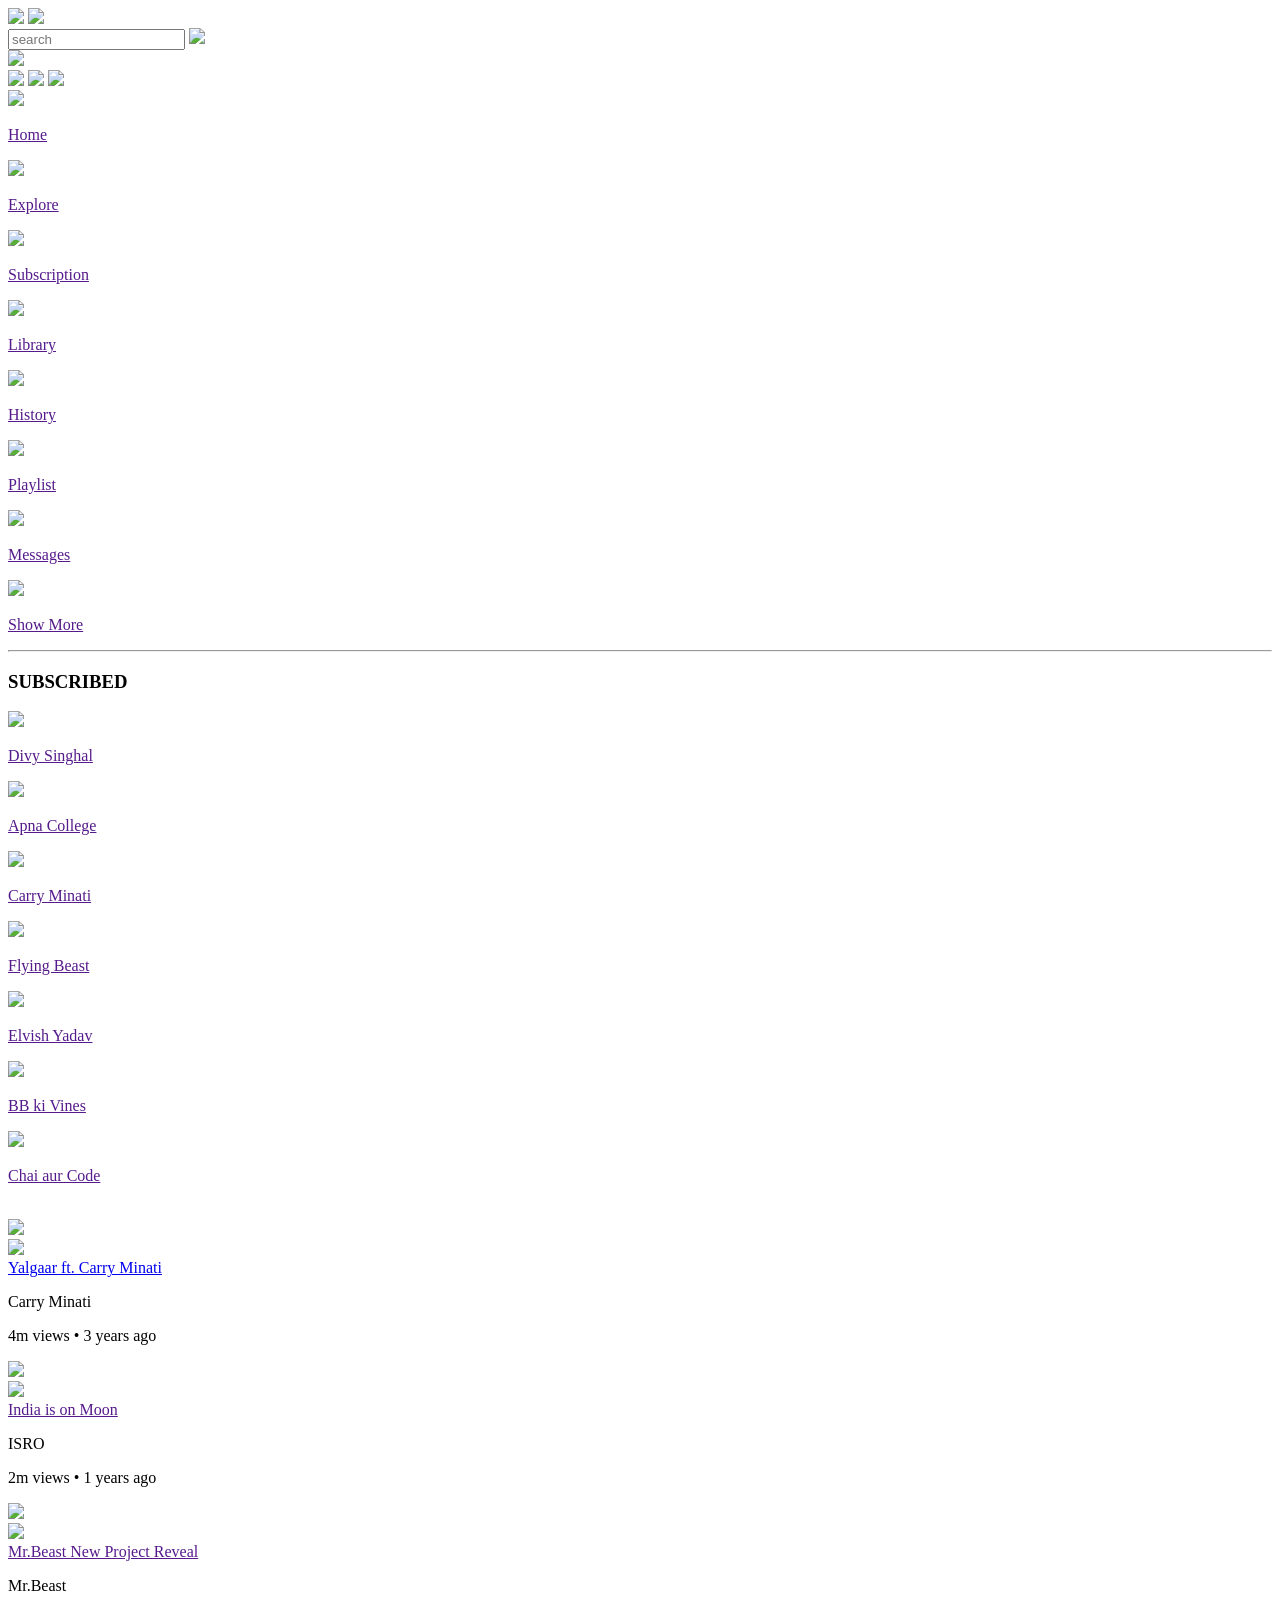
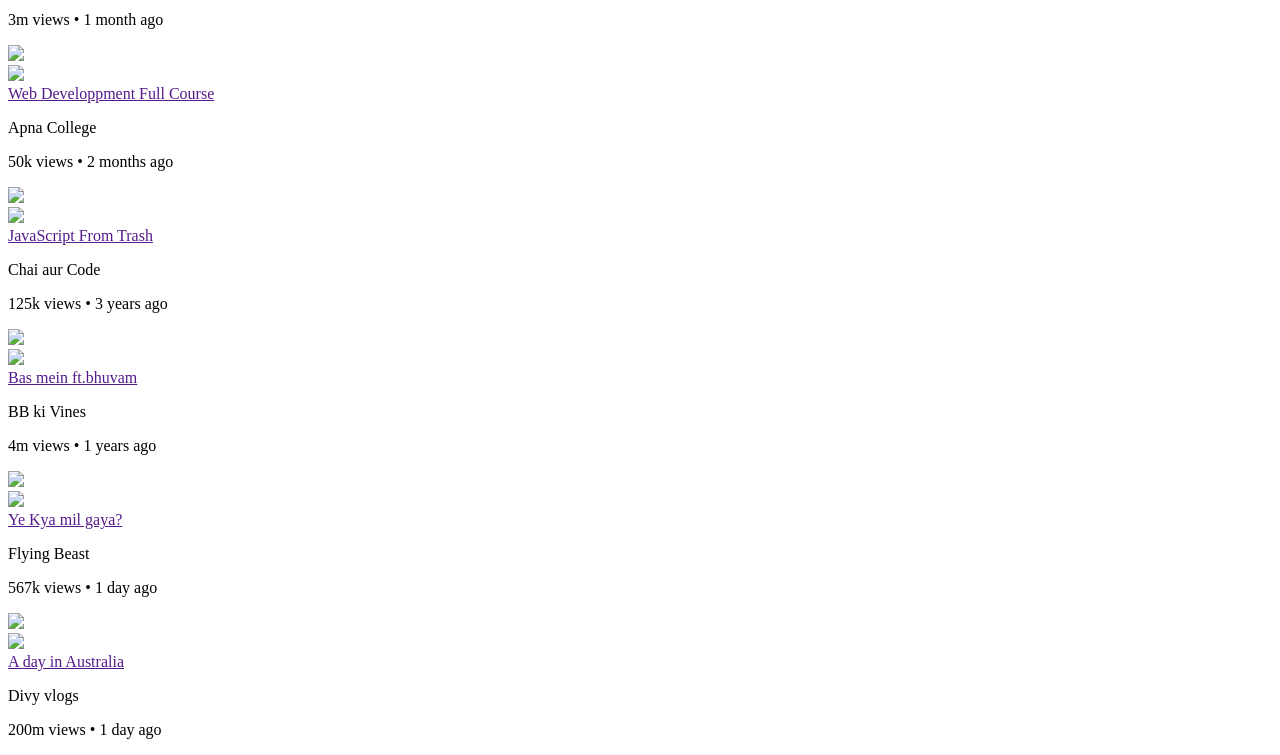
==== index.html @ 09533650 "commit html file" ====
<!DOCTYPE html>
<html lang="en">
<head>
    <meta charset="UTF-8">
    <meta name="viewport" content="width=device-width, initial-scale=1.0">
    <title>YOU TUBE</title>
    <link rel="stylesheet" href="style.css">

</head>
<body>
<nav class="flexdiv">
    <div class="navleft flexdiv">
        <img src="images/menu.png " class="menuicon" >
        <img src="images/yt.png" class="logo" >
    </div>
    <div class="navmiddle flexdiv">
<div class="searchbox flexdiv">
<input type="text" placeholder="search">
<img src="images/search.png">
</div>
<img src="images/voice-search.png" class="micicon">
    </div>
    <div class="navright flexdiv">
        <img src="images/upload.png" >
        <img src="images/notification.png" >
        <img src="images/PXL_20230920_051438788.PORTRAIT (5).jpg" class="usericon" >
    </div>
</nav>
<!-- ------------------Sidebar-------------- -->
    <div class="sidebar">
        <div class="shortcutlinks">
            <a href=""><img src="images/home1.png"><p>Home</p></a>
            <a href=""><img src="images/explore.png"><p>Explore</p></a>
            <a href=""><img src="images/subscriprion.png"><p>Subscription</p></a>
            <a href=""><img src="images/library.png"><p>Library</p></a>
            <a href=""><img src="images/history.png"><p>History</p></a>
            <a href=""><img src="images/playlist.png"><p>Playlist</p></a>
            <a href=""><img src="images/messages.png"><p>Messages</p></a>
            <a href=""><img src="images/show-more.png"><p>Show More</p></a>
            <hr>
        </div>
        <div class="subscibedlist">
            <h3>SUBSCRIBED</h3>
            <a href=""><img src="images/PXL_20230920_051438788.PORTRAIT (5).jpg"><p>Divy Singhal</p></a>
            <a href=""><img src="images/apnacollege.jpeg"><p>Apna College</p></a>
            <a href=""><img src="images/Carry.jpeg"><p>Carry Minati</p></a>
            <a href=""><img src="images/flying.jpeg"><p>Flying Beast</p></a>
            <a href=""><img src="images/elvish.jpeg"><p>Elvish Yadav</p></a>
            <a href=""><img src="images/bb2.jpeg"><p>BB ki Vines</p></a>
            <a href=""><img src="images/chai.jpeg"><p>Chai aur Code</p></a>
 
        </div>
    </div>
    <!-- --------------------main----------- -->
    <div class="container">
        <div class="banner">
            <img src="images/banner.png" alt="">
        </div>
        <div class="listcontainer">
            <div class="vidlist">
                <a href="playvideo.html">                <img src="images/thumb1.jpg" class="thumbnail">
                </a>
                <div class="flexdiv">
                    <img src="images/Carry.jpeg" >
                    <div class="vidinfo">
                        <a href="playvideo.html"> Yalgaar ft. Carry Minati</a>
                    <p>Carry Minati</p>
                <p>4m views &bull; 3 years ago</p></div>
                </div>
            </div>
            <div class="vidlist">
                <a href="">                <img src="images/thumb2.jpg" class="thumbnail">
                </a>
                <div class="flexdiv">
                    <img src="images/download (6).jpeg" >
                    <div class="vidinfo">
                        <a href="">India is on Moon</a>
                    <p>ISRO</p>
                <p>2m views  &bull; 1 years ago</p></div>
                </div>
            </div>
            <div class="vidlist">
                <a href="">                <img src="images/beast.jpg" class="thumbnail">
                </a>
                <div class="flexdiv">
                    <img src="images/beastsmall.jpeg" >
                    <div class="vidinfo">
                        <a href=""> Mr.Beast New Project Reveal</a>
                    <p>Mr.Beast</p>
                <p>3m views &bull; 1 month ago</p></div>
                </div>
            </div>
            <div class="vidlist">
                <a href="">                <img src="images/apna.jpeg" class="thumbnail">
                </a>
                <div class="flexdiv">
                    <img src="images/apnacollege.jpeg" >
                    <div class="vidinfo">
                        <a href=""> Web Developpment Full Course</a>
                    <p>Apna College</p>
                <p>50k views  &bull; 2 months ago</p></div>
                </div>
            </div>
            <div class="vidlist">
                <a href="">                <img src="images/Javascript.jpeg" class="thumbnail">
                </a>
                <div class="flexdiv">
                    <img src="images/chai.jpeg" >
                    <div class="vidinfo">
                        <a href=""> JavaScript From Trash</a>
                    <p>Chai aur Code</p>
                <p>125k views &bull;  3 years ago</p></div>
                </div>
            </div>
            <div class="vidlist">
                <a href="">                <img src="images/bb1.jpeg" class="thumbnail">
                </a>
                <div class="flexdiv">
                    <img src="images/bb2.jpeg" >
                    <div class="vidinfo">
                        <a href=""> Bas mein ft.bhuvam </a>
                    <p>BB ki Vines </p>
                <p>4m views &bull;  1 years ago</p></div>
                </div>
            </div>
            <div class="vidlist">
                <a href="">                <img src="images/flying1.jpeg" class="thumbnail">
                </a>
                <div class="flexdiv">
                    <img src="images/flying2.jpeg" >
                    <div class="vidinfo">
                        <a href=""> Ye Kya mil gaya?
                        </a>
                    <p>Flying Beast </p>
                <p>567k views  &bull; 1 day  ago</p></div>
                </div>
            </div>
            <div class="vidlist">
                <a href="">                <img src="images/thumbnail8.png" class="thumbnail">
                </a>
                <div class="flexdiv">
                    <img src="images/PXL_20230920_051438788.PORTRAIT (5).jpg" >
                    <div class="vidinfo">
                        <a href=""> A day in Australia
                        </a>
                    <p>Divy vlogs </p>
                <p>200m views  &bull; 1 day  ago</p></div>
                </div>
            </div>

        </div>
    </div>
    
    
    
    
    
    
    
    
    
    <script src="script.js"></script>
</body>
</html>
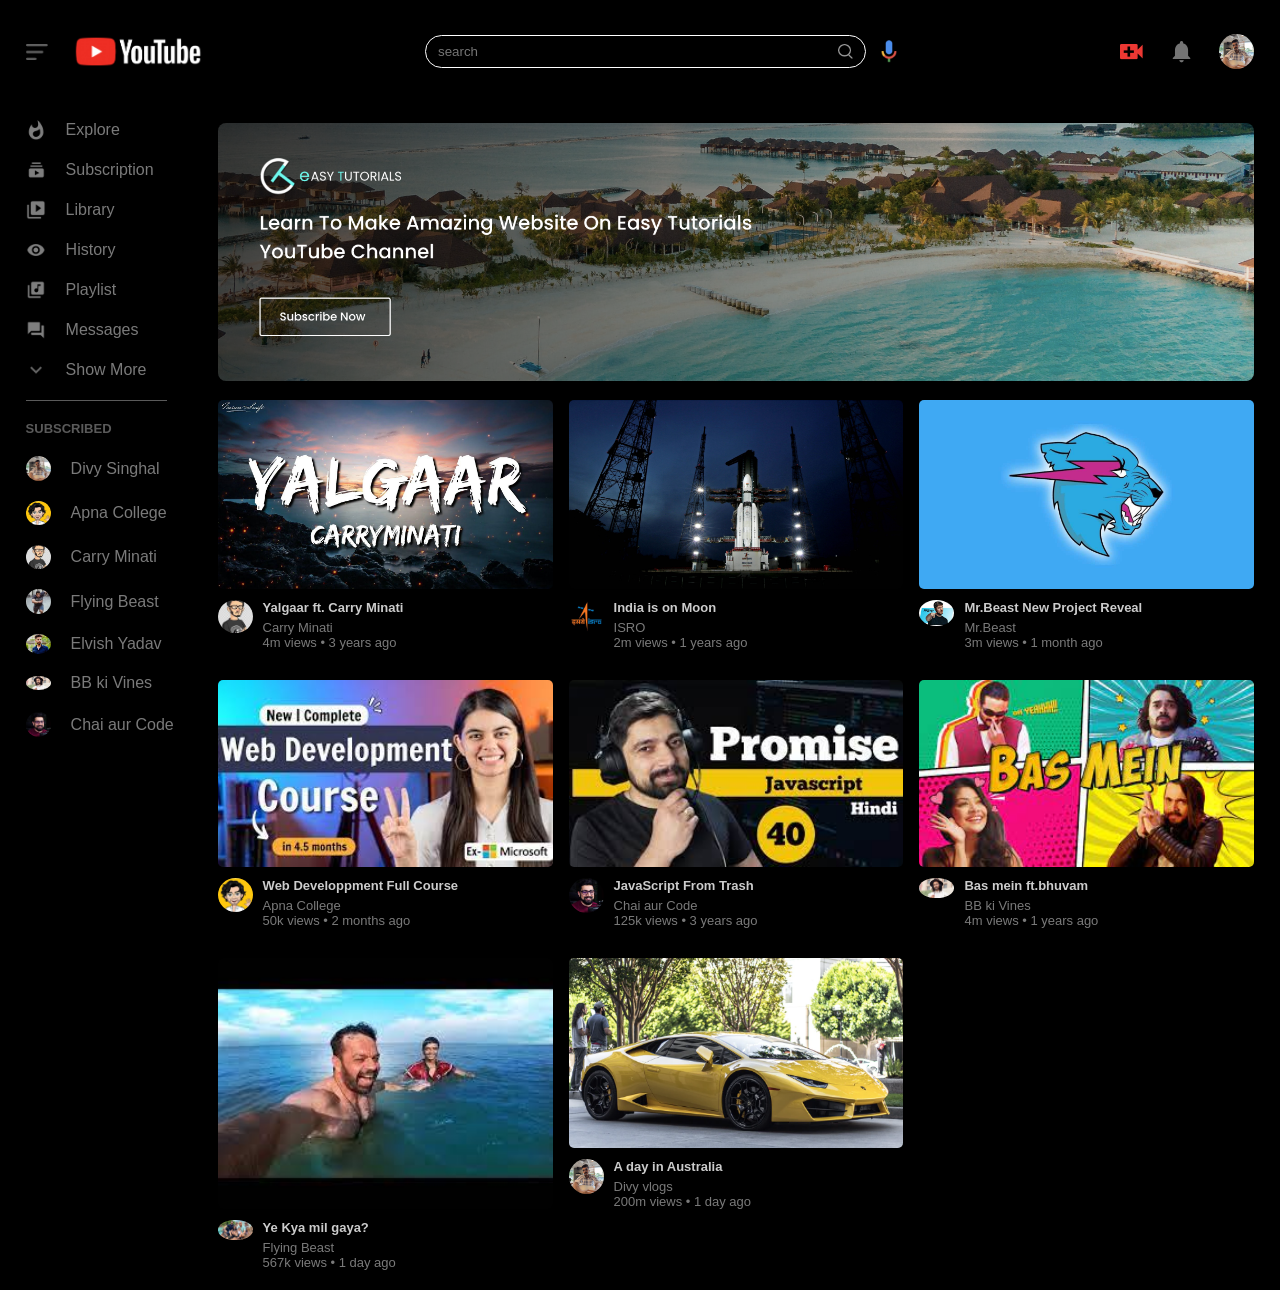
==== commit 70c2147b: "Update index.html" ====
--- a/index.html
+++ b/index.html
@@ -127,7 +127,7 @@
                 <a href="">                <img src="images/flying1.jpeg" class="thumbnail">
                 </a>
                 <div class="flexdiv">
-                    <img src="images/flying2.jpeg" >
+                    <img src="images/FY.jpeg" >
                     <div class="vidinfo">
                         <a href=""> Ye Kya mil gaya?
                         </a>
--- a/style.css
+++ b/style.css
@@ -0,0 +1,404 @@
+*{
+    margin: 0;
+    padding: 0;
+    font-family: 'poppins', sans-serif;
+    box-sizing: border-box;
+    background: #000;
+    color: #7a7a7a;
+}
+a{
+    text-decoration: none;
+    color: #5a5a5a;
+}
+img{
+    cursor: pointer;
+
+}
+.flexdiv{
+    display: flex;
+    align-items: center;
+}
+nav{
+    padding: 10px 2%;
+    justify-content: space-between;
+    box-shadow: 0 0 10px rgba(0,0,0,0.2);
+    background: #000;
+    position: sticky;
+    top: 0;
+    z-index: 10;
+}
+.navright img{
+    width: 25px;
+    margin-right: 25px;
+}
+.navright .usericon{
+width: 35px;
+border-radius: 50%;
+margin-right: 0;
+}
+.navleft .menuicon{
+    width: 22px;
+    margin-right: 25px;
+}
+.navleft .logo{
+    width: 130px;
+    }
+    .navmiddle .micicon{
+         width: 16px; 
+                
+    }
+    .navmiddle .searchbox{
+        border: 1px solid #ffff;
+        margin-right: 15px;
+        padding: 8px 12px;
+        border-radius: 25px;
+        
+    }
+    .navmiddle .searchbox input{
+        width: 400px;
+        border: 0;
+        outline: 0;
+        background: transparent;
+    }
+    .navmiddle .searchbox img{
+        width: 15px;
+    }
+    /* ---------------Sidebar----------- */
+    .sidebar{
+        background: #000;
+        width: 15%;
+        height: 100vh;
+        position: fixed;
+        top: 0;
+        padding-left: 2%;
+        padding-top: 80px;
+    }
+    .shortcutlinks a img{
+        width: 20px;
+        margin-right: 20px;
+
+    }
+    .shortcutlinks a{
+        display: flex;
+        align-items: center;
+        margin-bottom: 20px;
+        width: fit-content;
+        flex-wrap: wrap;
+        
+    }
+    .sidebar hr{
+        border: 0;
+        height: 1px;
+        background: #5a5a5a;
+        width: 85%;
+    }
+    .subscibedlist h3{
+    font-size: 13px;
+    margin: 20px 0;
+    color: #5a5a5a;
+    }
+    .subscibedlist a{
+        display: flex;
+        align-items: center;
+        margin-bottom: 20px;
+        width: fit-content;
+        flex-wrap: wrap;
+
+    }
+    .subscibedlist a img{
+        width: 25px;
+        border-radius: 50%;
+        margin-right: 20px;
+    }
+    .smallsidebar{
+        width: 5%;
+    }
+    .smallsidebar a p{
+        display: none;
+    }
+    .smallsidebar h3{
+        display: none;
+    }
+    .smallsidebar hr{
+        width: 50%;
+        margin-bottom: 25px;
+    }
+    /* -------------main--------- */
+    .container{
+        background: #000;
+        padding-left: 17%;
+        padding-right: 2%;
+        padding-top: 20px;
+        padding-bottom: 20px;
+        
+
+    }
+    .largecontainer{
+        padding: 7%;
+        padding-top: 2%;
+    }
+    .banner{
+        width: 100%;
+        
+       
+    }
+    .banner img{
+        width: 100%;
+        border-radius: 8px;
+    }
+    .listcontainer{
+        display: grid;
+        grid-template-columns: repeat(auto-fit,minmax(250px,1fr));
+        grid-column-gap: 16px;
+        grid-row-gap: 30px;
+        margin-top: 15px;
+    }
+    .vidlist .thumbnail{
+        width: 100%;
+        border-radius: 5px;
+    }
+    .vidlist .flexdiv{
+        align-items: flex-start;
+        margin-top: 7px;
+    }
+    .vidlist .flexdiv img{
+        width: 35px;
+        margin-right: 10px;
+        border-radius: 50%;
+    }
+    .vidinfo{
+        color: #5a5a5a;
+        font-size: 13px;
+    }
+    .vidinfo a{
+        color: #ccc;
+        font-weight: 600;
+        display: block;
+        margin-bottom: 5px;
+
+    }
+    /* -------for small screen */
+    @media(max-width: 900px){
+        .menuicon{
+            display: none;
+
+        }
+        .sidebar{
+            display: none;
+        }
+        .container, .largecontainer{
+            padding-left:5% ;
+            padding-right:5% ;
+        }
+        .navright img{
+            display: none;
+        }
+        .navright .usericon{
+            display: block;
+            width: 30px;
+
+        }
+        .navmiddle .searchbox input{
+            width: 100%;
+        }
+        .navmiddle .micicon{
+
+            display: none;
+        }
+        .logo{
+            width: 90%;
+        }
+    }
+    /* ---------------play video page------ */
+    .playcontainer{
+        padding-left: 2%;
+
+    }
+    .row{
+        display: flex;
+        justify-content: space-between;
+        flex-wrap: wrap;
+    }
+    .playvideo{
+        flex-basis: 69%;
+    }
+    .rightsidebar{
+        flex-basis: 30%;
+    }
+    .playvideo video{
+        width: 100%;
+    }
+    .sidevideolist{
+        display: flex;
+        justify-content: space-between;
+        margin-bottom: 8px;
+
+    }
+    .sidevideolist img {
+        width: 100%;
+
+    }
+    .sidevideolist .smallthumbnail{
+        flex-basis: 49%;
+    }
+    .sidevideolist .vidinfo{
+        flex-basis: 49%;
+    }
+    .playvideo .tags a{
+        color: #7a7a7a;
+          font-size: 13px;
+
+    }
+    .playvideo h3{
+        font-weight: 600;
+        font-size: 22px;
+        color: white;
+
+    }
+    .playvideo .playvideoinfo{
+        display: flex;
+        align-items: center;
+        justify-content: space-between;
+        flex-wrap: wrap;
+        margin-top: 10px;
+        font-size: 14px;
+        color: #5a5a5a;
+        cursor: pointer;
+    }
+    .playvideo .playvideoinfo a img{
+        margin-right: 8px;
+        width: 20px;
+    }
+    .playvideo hr{
+        border: 0;
+        height: 1px;
+        background: #7a7a7a;
+        margin: 10px 0;
+
+    }
+    .publisher{
+        display: flex;
+        align-items: center;
+        margin-top: 10px;
+    }
+    .publisher div{
+        flex: 1;
+       line-height: 18px;
+    }
+    .publisher img{
+        width: 40px;
+        border-radius: 50%;
+        margin-right: 15px;
+    }
+    .publisher div p{
+        color:aliceblue;
+        font-size: 18px;
+    }
+    .publisher div span{
+        font-size:13px ;
+
+    }
+    .publisher button{
+        background: red;
+        color: aliceblue;
+        padding: 8px 30px;
+        border: 0;
+        outline: 0;
+        border-radius: 4px;
+        cursor: pointer;
+    }
+    .viddescription{
+        padding-left: 55px;
+       margin: 15px 0;    
+    }
+    .viddescription p{
+        font-size: 14px;
+        margin-bottom: 5px;
+        color: #7a7a7a;
+    }
+    .viddescription h4{
+        font-size: 14px;
+        color: #5a5a5a;
+        margin-top: 15px;
+    }
+    .addcomment{
+        display: flex;
+        align-items: center;
+        margin: 30px 0;
+
+    }
+    .addcomment img{
+        width: 35px;
+        border-radius: 50%;
+        margin-right: 10px;
+    }
+.addcomment input{
+    border: 0;
+    outline: 0;
+    border-bottom: 1px solid #ccc;
+    width: 100%;
+    padding-top: 10px;
+    background: transparent;
+}
+.oldcomment{
+    display: flex;
+    align-items: center;
+    margin:  0;
+
+}
+.oldcomment img{
+    width: 35px;
+    border-radius: 50%;
+    margin-right: 10px;
+}
+.oldcomment h3{
+    font-size: 14px;
+    margin-bottom: 2px;
+}
+.oldcomment span{
+    font-size: 12px;
+    font-weight: 500;
+    margin-left: 8px;
+}
+.oldcomment .acommentsection{
+    display: flex;
+    align-items: center;
+    margin: 8px 0;
+    font-size: 14px;
+}
+.oldcomment .acommentsection img{
+    border-radius: 0;
+    width: 20px;
+    margin-right: 5px;
+
+}
+.oldcomment .acommentsection span{
+    margin-right: 20px;
+    color: #5a5a5a;
+
+}
+.oldcomment .acommentsection a{
+    color: #5a5a5a;
+    font-size: 12px;
+}
+
+
+@media  (max-width:900px){
+    .playvideo{
+        flex-basis: 100%;
+    }
+    .rightsidebar{
+        flex-basis: 100%;
+    }
+    .playcontainer{
+        padding-left: 5%;
+    }
+    .viddescription{
+        padding-left: 0;
+    }
+    .playvideo .playvideoinfo a{
+margin-left: 0;
+margin-right: 15px;
+margin-top: 15px;
+    }
+}
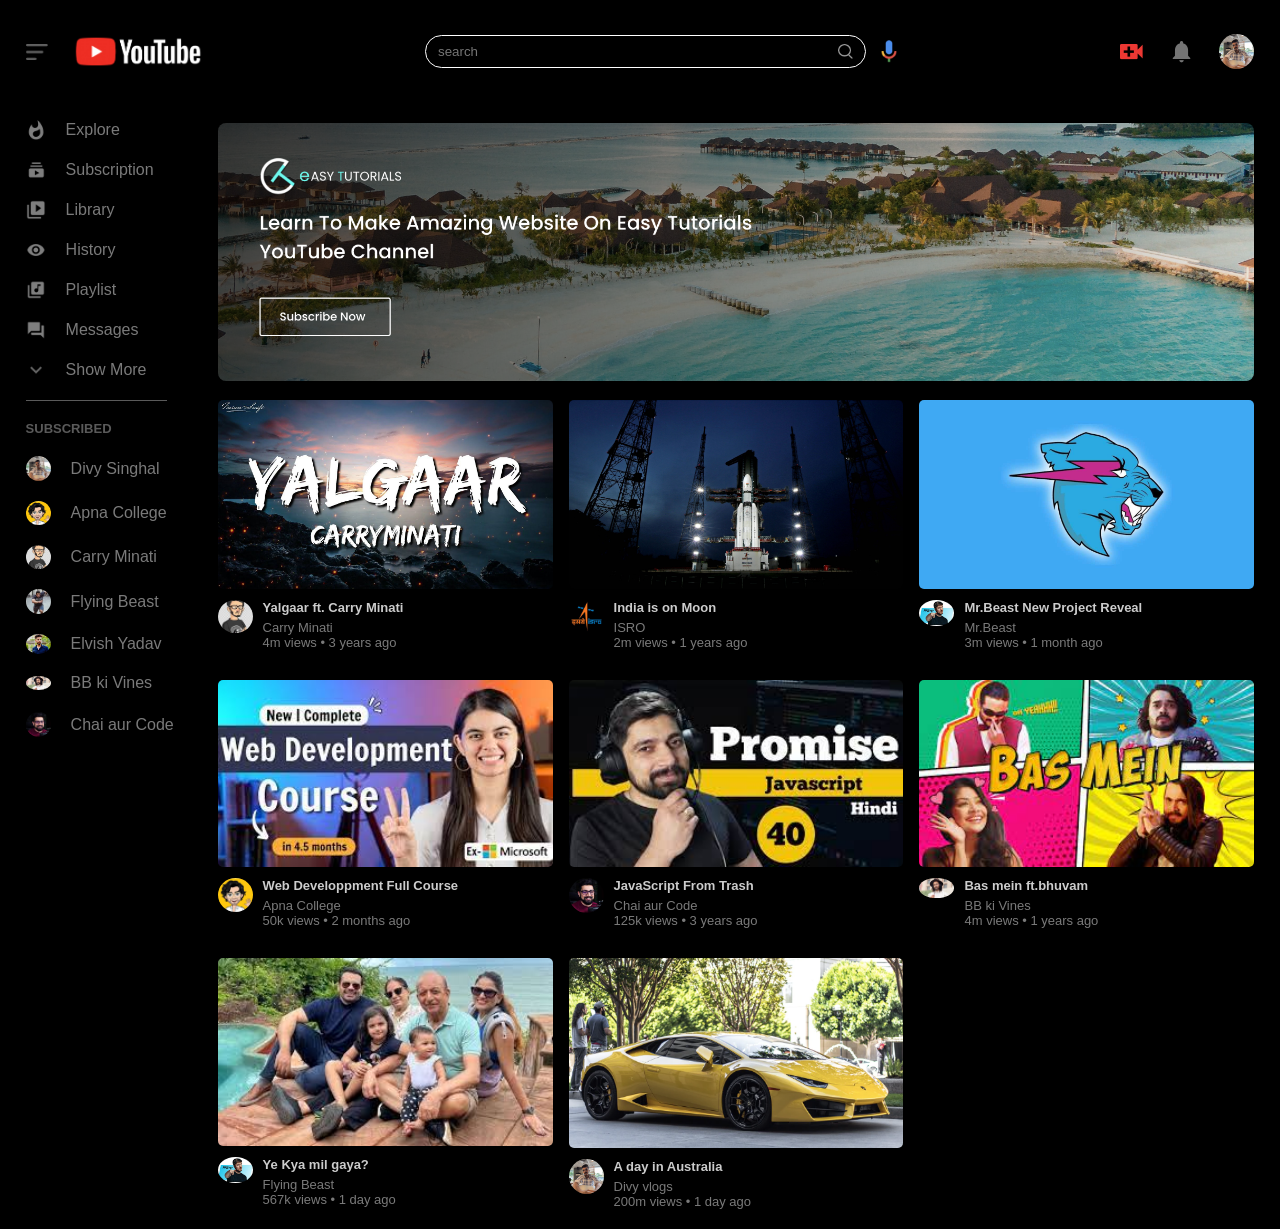
==== commit 4c535e31: "Update index.html" ====
--- a/index.html
+++ b/index.html
@@ -124,10 +124,10 @@
                 </div>
             </div>
             <div class="vidlist">
-                <a href="">                <img src="images/flying1.jpeg" class="thumbnail">
+                <a href="">                <img src="images/FY.jpeg" class="thumbnail">
                 </a>
                 <div class="flexdiv">
-                    <img src="images/FY.jpeg" >
+                    <img src="images/beastsmall.jpeg" >
                     <div class="vidinfo">
                         <a href=""> Ye Kya mil gaya?
                         </a>
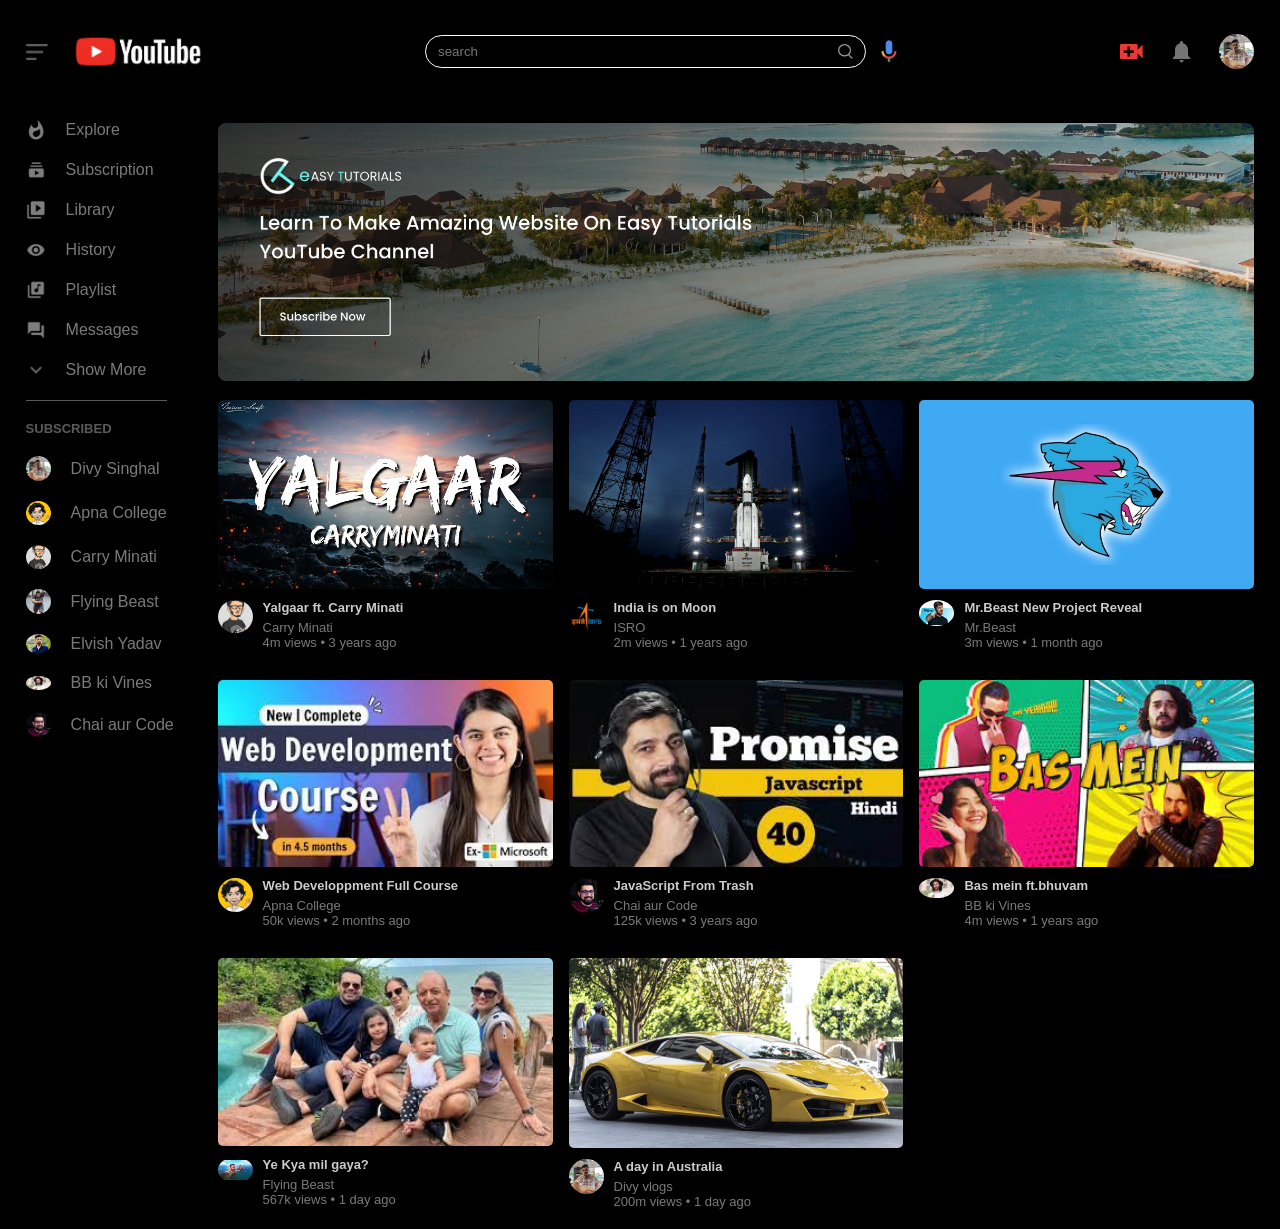
==== commit ade84577: "Update index.html" ====
--- a/index.html
+++ b/index.html
@@ -127,7 +127,7 @@
                 <a href="">                <img src="images/FY.jpeg" class="thumbnail">
                 </a>
                 <div class="flexdiv">
-                    <img src="images/beastsmall.jpeg" >
+                    <img src="images/flying1.jpeg" >
                     <div class="vidinfo">
                         <a href=""> Ye Kya mil gaya?
                         </a>
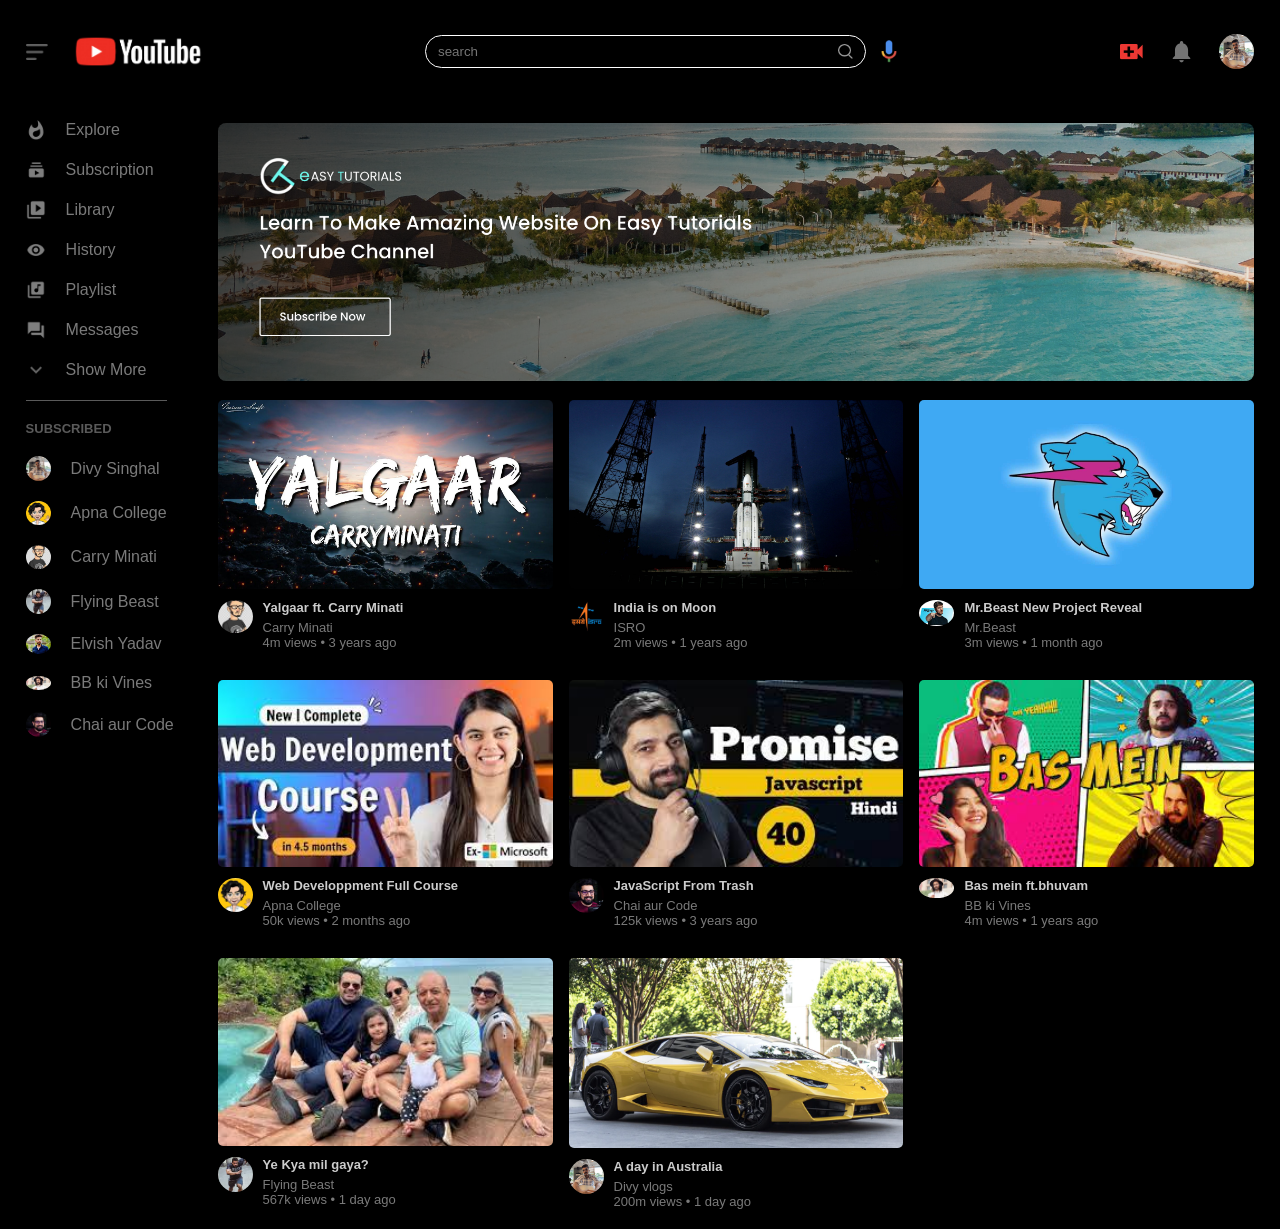
==== commit c8634ce3: "Update index.html" ====
--- a/index.html
+++ b/index.html
@@ -127,7 +127,7 @@
                 <a href="">                <img src="images/FY.jpeg" class="thumbnail">
                 </a>
                 <div class="flexdiv">
-                    <img src="images/flying1.jpeg" >
+                    <img src="images/flying2.jpeg" >
                     <div class="vidinfo">
                         <a href=""> Ye Kya mil gaya?
                         </a>
